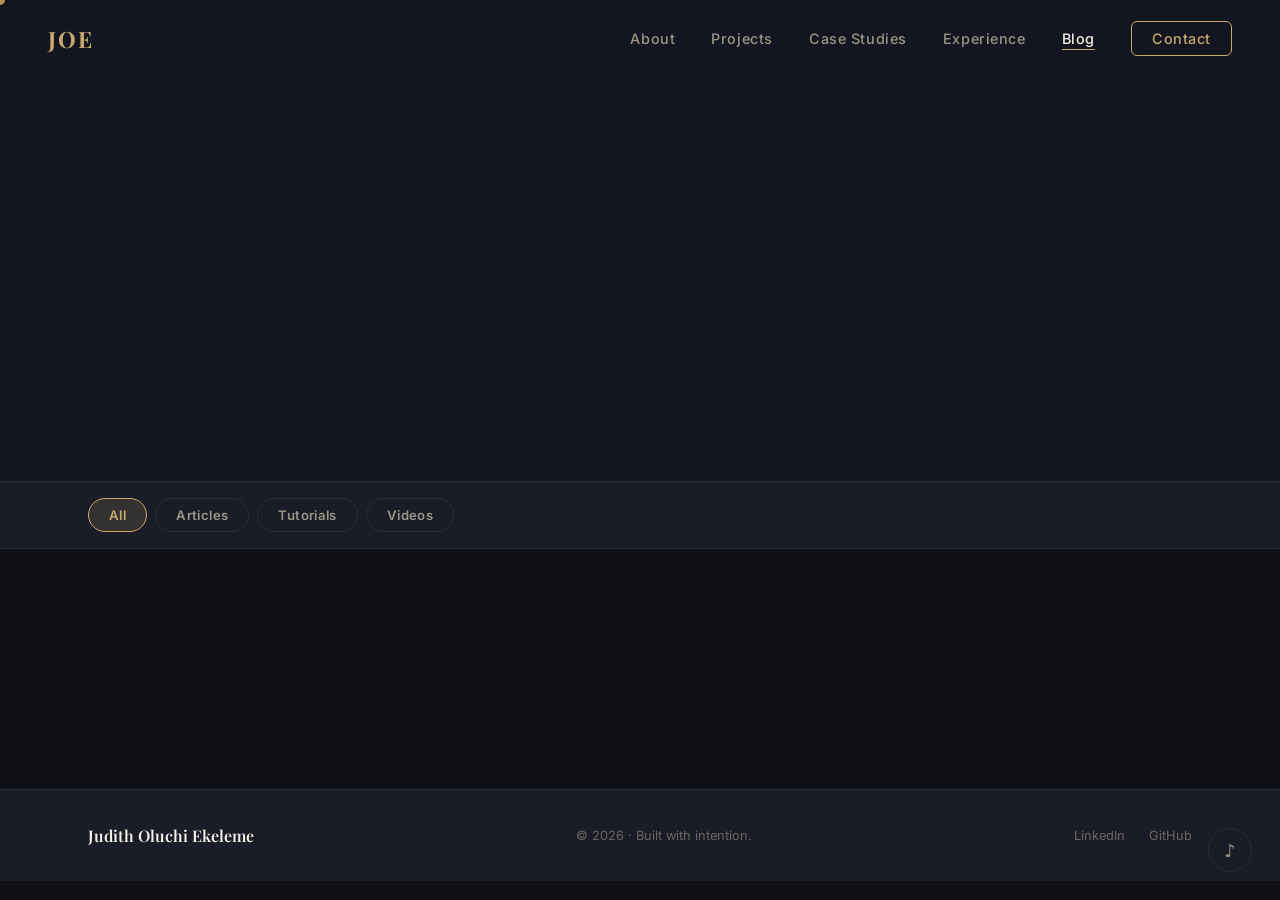
==== blog.html @ 5b9d3361 "Fix render bug, add blog and case studies pages - Fixed animations.js: all observers now initialise " ====
<!DOCTYPE html>
<html lang="en">
<head>
  <meta charset="UTF-8" />
  <meta name="viewport" content="width=device-width, initial-scale=1.0" />
  <meta name="description" content="Blog — Judith Oluchi Ekeleme. Articles, tutorials, and video walkthroughs on AI product management, LLMOps, and technical product design." />
  <title>Blog — Judith Oluchi Ekeleme</title>
  <link rel="preconnect" href="https://fonts.googleapis.com" />
  <link rel="preconnect" href="https://fonts.gstatic.com" crossorigin />
  <link href="https://fonts.googleapis.com/css2?family=Playfair+Display:ital,wght@0,400;0,600;0,700;0,900;1,400;1,600&family=Inter:wght@300;400;500;600&display=swap" rel="stylesheet" />
  <link rel="stylesheet" href="css/style.css" />
</head>
<body class="subpage">

  <div id="cursor" aria-hidden="true"></div>
  <div id="cursor-trail" aria-hidden="true"></div>
  <button id="sound-toggle" aria-label="Toggle sound effects"><span id="sound-icon">♪</span></button>

  <!-- NAV -->
  <nav id="nav" role="navigation" aria-label="Main navigation">
    <a href="index.html" class="nav-logo" aria-label="Home">JOE</a>
    <ul class="nav-links">
      <li><a href="index.html#about">About</a></li>
      <li><a href="index.html#projects">Projects</a></li>
      <li><a href="case-studies.html">Case Studies</a></li>
      <li><a href="index.html#experience">Experience</a></li>
      <li><a href="blog.html" class="active">Blog</a></li>
      <li><a href="index.html#contact" class="nav-cta">Contact</a></li>
    </ul>
    <button class="nav-hamburger" aria-label="Toggle menu" aria-expanded="false">
      <span></span><span></span><span></span>
    </button>
  </nav>
  <div id="mobile-nav" aria-hidden="true">
    <ul>
      <li><a href="index.html#about">About</a></li>
      <li><a href="index.html#projects">Projects</a></li>
      <li><a href="case-studies.html">Case Studies</a></li>
      <li><a href="index.html#experience">Experience</a></li>
      <li><a href="blog.html">Blog</a></li>
      <li><a href="index.html#contact">Contact</a></li>
    </ul>
  </div>

  <!-- PAGE HERO -->
  <header class="page-hero">
    <div class="container">
      <div class="page-hero-inner reveal">
        <a href="index.html" class="back-link">← Back to Portfolio</a>
        <div class="section-label">Writing &amp; Media</div>
        <h1 class="page-hero-title">Blog</h1>
        <p class="page-hero-sub">Articles, tutorials, and video walkthroughs on AI product management, LLMOps, agentic systems, and building things that matter.</p>
      </div>
    </div>
  </header>

  <!-- FILTER BAR -->
  <div class="blog-filter-bar">
    <div class="container">
      <div class="blog-filters" id="blog-filters">
        <button class="filter-btn active" data-filter="all">All</button>
        <button class="filter-btn" data-filter="article">Articles</button>
        <button class="filter-btn" data-filter="tutorial">Tutorials</button>
        <button class="filter-btn" data-filter="video">Videos</button>
      </div>
    </div>
  </div>

  <!-- BLOG GRID -->
  <main class="section" id="blog-main">
    <div class="container">
      <div id="blog-full-grid" class="blog-full-grid"></div>
    </div>
  </main>

  <!-- VIDEO MODAL -->
  <div id="video-modal" class="modal" role="dialog" aria-modal="true" aria-label="Video player" aria-hidden="true">
    <div class="modal-backdrop"></div>
    <div class="modal-panel modal-panel--video">
      <button class="modal-close" aria-label="Close video">
        <svg width="20" height="20" viewBox="0 0 20 20" fill="none"><path d="M15 5L5 15M5 5l10 10" stroke="currentColor" stroke-width="1.5" stroke-linecap="round"/></svg>
      </button>
      <div id="video-modal-content" class="modal-content"></div>
    </div>
  </div>

  <!-- FOOTER -->
  <footer id="footer">
    <div class="container">
      <div class="footer-inner">
        <span class="footer-name">Judith Oluchi Ekeleme</span>
        <span class="footer-copy">&#169; 2026 &middot; Built with intention.</span>
        <div class="footer-links">
          <a href="https://linkedin.com/in/ekeleme-judith" target="_blank" rel="noopener">LinkedIn</a>
          <a href="https://github.com/luch91" target="_blank" rel="noopener">GitHub</a>
        </div>
      </div>
    </div>
  </footer>

  <script src="js/data.js"></script>
  <script src="js/particles.js"></script>
  <script src="js/cursor.js"></script>
  <script src="js/sfx.js"></script>
  <script src="js/animations.js"></script>
  <script>
  document.addEventListener('DOMContentLoaded', function () {
    const D = window.DATA;
    if (!D) return;

    function esc(str) {
      if (str == null) return '';
      return String(str).replace(/&/g,'&amp;').replace(/</g,'&lt;').replace(/>/g,'&gt;').replace(/"/g,'&quot;').replace(/'/g,'&#39;');
    }

    const grid = document.getElementById('blog-full-grid');
    let activeFilter = 'all';

    function renderPosts(filter) {
      const posts = filter === 'all' ? D.blogPosts : D.blogPosts.filter(p => p.type === filter);
      if (!posts.length) {
        grid.innerHTML = `<p class="blog-empty">No posts in this category yet — check back soon.</p>`;
        return;
      }
      grid.innerHTML = posts.map(post => buildFullCard(post)).join('');
      // Animate in
      grid.querySelectorAll('.blog-full-card').forEach((el, i) => {
        el.style.opacity = '0';
        el.style.transform = 'translateY(20px)';
        setTimeout(() => {
          el.style.transition = 'opacity 0.5s ease, transform 0.5s ease';
          el.style.opacity = '1';
          el.style.transform = 'translateY(0)';
        }, i * 80);
      });
    }

    function buildFullCard(post) {
      const isVideo  = post.type === 'video';
      const hasVideo = isVideo && (post.videoFile || post.videoUrl);
      const hasFile  = post.filePath && !isVideo;
      const hasUrl   = post.url;

      const bannerBg = {
        article:  'linear-gradient(135deg,#1A1500,#0F1117)',
        tutorial: 'linear-gradient(135deg,#001A20,#0F1117)',
        video:    'linear-gradient(135deg,#1A0008,#0F1117)',
      }[post.type] || 'linear-gradient(135deg,#1A1D27,#0F1117)';

      let actionBtn = '';
      if (isVideo && hasVideo) {
        actionBtn = `<button class="btn btn--primary blog-video-btn" data-video-id="${post.id}">▶ Watch Now</button>`;
      } else if (isVideo && !hasVideo) {
        actionBtn = `<span class="btn btn--outline" style="opacity:0.5;cursor:default;">Coming Soon</span>`;
      } else if (hasUrl) {
        actionBtn = `<a href="${post.url}" target="_blank" rel="noopener" class="btn btn--primary">Read Article ↗</a>`;
      } else if (hasFile) {
        actionBtn = `<a href="${post.filePath}" target="_blank" class="btn btn--primary">Read Article ↗</a>`;
      }

      return `
        <article class="blog-full-card" id="${post.id}" data-type="${post.type}">
          <div class="blog-full-banner" style="background:${bannerBg}">
            <span class="blog-type-badge blog-type-badge--${post.type}">${post.type}</span>
            ${isVideo ? `<div class="blog-video-placeholder blog-video-placeholder--lg">
              <div class="blog-video-play blog-video-play--lg"${hasVideo ? ` data-video-id="${post.id}" style="cursor:pointer"` : ''}>▶</div>
              ${!hasVideo ? `<span class="blog-coming-soon">Coming Soon</span>` : '<span class="blog-coming-soon">Click to play</span>'}
            </div>` : ''}
          </div>
          <div class="blog-full-body">
            <div class="blog-full-meta">
              <span class="blog-full-date">${esc(post.date)}</span>
              ${post.readTime ? `<span class="blog-full-read">${esc(post.readTime)}</span>` : ''}
            </div>
            <h2 class="blog-full-title">${esc(post.title)}</h2>
            <p class="blog-full-excerpt">${esc(post.excerpt)}</p>
            <div class="blog-card-tags" style="margin-bottom:20px;">
              ${(post.tags || []).map(t => `<span class="blog-tag">${esc(t)}</span>`).join('')}
            </div>
            ${actionBtn}
          </div>
        </article>`;
    }

    // Filter buttons
    document.getElementById('blog-filters').addEventListener('click', e => {
      const btn = e.target.closest('.filter-btn');
      if (!btn) return;
      document.querySelectorAll('.filter-btn').forEach(b => b.classList.remove('active'));
      btn.classList.add('active');
      activeFilter = btn.dataset.filter;
      renderPosts(activeFilter);
    });

    // Video modal
    const videoModal        = document.getElementById('video-modal');
    const videoModalContent = document.getElementById('video-modal-content');

    function openVideo(id) {
      const post = D.blogPosts.find(p => p.id === id);
      if (!post) return;
      const src = post.videoUrl || post.videoFile;
      if (!src) return;
      videoModalContent.innerHTML = `
        <div class="video-modal-title">${esc(post.title)}</div>
        <div class="video-modal-player">
          <video controls autoplay style="width:100%;height:100%;object-fit:contain;">
            <source src="${src}" />
          </video>
        </div>`;
      videoModal.classList.add('open');
      videoModal.setAttribute('aria-hidden', 'false');
      document.body.style.overflow = 'hidden';
    }

    function closeVideo() {
      videoModal.classList.remove('open');
      videoModal.setAttribute('aria-hidden', 'true');
      document.body.style.overflow = '';
      const v = videoModalContent.querySelector('video');
      if (v) { v.pause(); v.src = ''; }
      videoModalContent.innerHTML = '';
    }

    videoModal.querySelector('.modal-backdrop').addEventListener('click', closeVideo);
    videoModal.querySelector('.modal-close').addEventListener('click', closeVideo);
    document.addEventListener('keydown', e => { if (e.key === 'Escape') closeVideo(); });

    document.addEventListener('click', e => {
      const btn = e.target.closest('[data-video-id]');
      if (btn) openVideo(btn.dataset.videoId);
    });

    // Initial render
    renderPosts('all');

    // Scroll to anchor if present
    if (window.location.hash) {
      const id = window.location.hash.slice(1);
      setTimeout(() => {
        const el = document.getElementById(id);
        if (el) el.scrollIntoView({ behavior: 'smooth', block: 'start' });
      }, 300);
    }

    // Init animations
    if (window.ANIM && window.ANIM.initAllAnimations) window.ANIM.initAllAnimations();
  });
  </script>
</body>
</html>
---- css/style.css ----
/* ============================================================
   style.css — Judith Oluchi Ekeleme Portfolio
   Dark luxury editorial theme
   ============================================================ */

/* ── RESET & BASE ─────────────────────────────────────────── */
*, *::before, *::after { box-sizing: border-box; margin: 0; padding: 0; }

:root {
  --bg:          #0F1117;
  --bg-alt:      #131620;
  --surface:     #1A1D27;
  --surface-2:   #20243200;
  --border:      #2A2D3A;
  --gold:        #C9A96E;
  --gold-light:  #E2C48A;
  --gold-dim:    rgba(201,169,110,0.15);
  --mauve:       #8B4A52;
  --mauve-dim:   rgba(139,74,82,0.15);
  --text:        #F5F0E8;
  --text-muted:  #9A9585;
  --text-dim:    #6B6560;
  --radius:      12px;
  --radius-lg:   20px;
  --shadow:      0 4px 32px rgba(0,0,0,0.4);
  --shadow-gold: 0 0 32px rgba(201,169,110,0.18);
  --transition:  0.3s cubic-bezier(0.4,0,0.2,1);
  --font-serif:  'Playfair Display', Georgia, serif;
  --font-sans:   'Inter', system-ui, sans-serif;
}

html { scroll-behavior: smooth; font-size: 16px; }

body {
  background: var(--bg);
  color: var(--text);
  font-family: var(--font-sans);
  line-height: 1.7;
  overflow-x: hidden;
  cursor: none;
}

body.intro-active { overflow: hidden; }

img { display: block; max-width: 100%; }
a { color: inherit; text-decoration: none; }
button { cursor: none; border: none; background: none; font-family: inherit; }
ul { list-style: none; }

::selection { background: var(--gold-dim); color: var(--gold-light); }

/* ── SCROLLBAR ────────────────────────────────────────────── */
::-webkit-scrollbar { width: 6px; }
::-webkit-scrollbar-track { background: var(--bg); }
::-webkit-scrollbar-thumb { background: var(--border); border-radius: 3px; }
::-webkit-scrollbar-thumb:hover { background: var(--gold); }

/* ── CURSOR ───────────────────────────────────────────────── */
#cursor {
  position: fixed;
  width: 10px; height: 10px;
  background: var(--gold);
  border-radius: 50%;
  pointer-events: none;
  z-index: 9999;
  transform: translate(-50%, -50%);
  transition: width 0.2s, height 0.2s, background 0.2s, opacity 0.2s;
  mix-blend-mode: difference;
}
#cursor.hover {
  width: 32px; height: 32px;
  background: var(--gold-dim);
  border: 1.5px solid var(--gold);
}
#cursor-trail {
  position: fixed;
  width: 32px; height: 32px;
  border: 1px solid rgba(201,169,110,0.3);
  border-radius: 50%;
  pointer-events: none;
  z-index: 9998;
  transform: translate(-50%, -50%);
  transition: left 0.12s ease, top 0.12s ease, opacity 0.3s;
}

/* ── INTRO OVERLAY ────────────────────────────────────────── */
#intro-overlay {
  position: fixed;
  inset: 0;
  background: var(--bg);
  z-index: 9000;
  display: flex;
  align-items: center;
  justify-content: center;
  transition: opacity 0.8s ease, visibility 0.8s ease;
}
#intro-overlay.hidden {
  opacity: 0;
  visibility: hidden;
  pointer-events: none;
}
#intro-name {
  font-family: var(--font-serif);
  font-size: clamp(2rem, 6vw, 5rem);
  font-weight: 700;
  color: var(--gold);
  letter-spacing: 0.05em;
  text-align: center;
  overflow: hidden;
}
#intro-name span {
  display: inline-block;
  opacity: 0;
  transform: translateY(20px);
  transition: opacity 0.06s ease, transform 0.06s ease;
}
#intro-name span.visible {
  opacity: 1;
  transform: translateY(0);
}

/* ── SOUND TOGGLE ─────────────────────────────────────────── */
#sound-toggle {
  position: fixed;
  bottom: 28px;
  right: 28px;
  z-index: 800;
  width: 44px; height: 44px;
  border-radius: 50%;
  background: var(--surface);
  border: 1px solid var(--border);
  color: var(--text-muted);
  font-size: 18px;
  display: flex;
  align-items: center;
  justify-content: center;
  transition: var(--transition);
  cursor: none;
}
#sound-toggle:hover { border-color: var(--gold); color: var(--gold); }
#sound-toggle.active { color: var(--gold); border-color: var(--gold); }

/* ── NAV ──────────────────────────────────────────────────── */
#nav {
  position: fixed;
  top: 0; left: 0; right: 0;
  z-index: 700;
  display: flex;
  align-items: center;
  justify-content: space-between;
  padding: 20px 48px;
  transition: background 0.4s ease, padding 0.4s ease, backdrop-filter 0.4s;
}
#nav.scrolled {
  background: rgba(15,17,23,0.85);
  backdrop-filter: blur(16px);
  -webkit-backdrop-filter: blur(16px);
  padding: 14px 48px;
  border-bottom: 1px solid var(--border);
}
.nav-logo {
  font-family: var(--font-serif);
  font-size: 1.4rem;
  font-weight: 700;
  color: var(--gold);
  letter-spacing: 0.1em;
  transition: var(--transition);
}
.nav-logo:hover { text-shadow: 0 0 20px var(--gold); }
.nav-links {
  display: flex;
  gap: 36px;
  align-items: center;
}
.nav-links a {
  font-size: 0.9rem;
  font-weight: 500;
  color: var(--text-muted);
  letter-spacing: 0.04em;
  transition: var(--transition);
  position: relative;
}
.nav-links a::after {
  content: '';
  position: absolute;
  bottom: -3px; left: 0;
  width: 0; height: 1px;
  background: var(--gold);
  transition: width 0.3s ease;
}
.nav-links a:hover, .nav-links a.active {
  color: var(--text);
}
.nav-links a:hover::after, .nav-links a.active::after { width: 100%; }
.nav-cta {
  padding: 8px 20px !important;
  border: 1px solid var(--gold) !important;
  border-radius: 6px;
  color: var(--gold) !important;
}
.nav-cta:hover { background: var(--gold-dim) !important; }
.nav-cta::after { display: none !important; }
.nav-hamburger {
  display: none;
  flex-direction: column;
  gap: 5px;
  padding: 4px;
  cursor: none;
}
.nav-hamburger span {
  display: block;
  width: 24px; height: 2px;
  background: var(--text);
  border-radius: 2px;
  transition: var(--transition);
}

/* ── MOBILE NAV ───────────────────────────────────────────── */
#mobile-nav {
  display: none;
  position: fixed;
  inset: 0;
  background: rgba(15,17,23,0.97);
  backdrop-filter: blur(20px);
  z-index: 650;
  align-items: center;
  justify-content: center;
  flex-direction: column;
  opacity: 0;
  visibility: hidden;
  transition: opacity 0.3s, visibility 0.3s;
}
#mobile-nav.open {
  opacity: 1;
  visibility: visible;
}
#mobile-nav ul {
  display: flex;
  flex-direction: column;
  gap: 32px;
  text-align: center;
}
#mobile-nav a {
  font-family: var(--font-serif);
  font-size: 2rem;
  font-weight: 600;
  color: var(--text-muted);
  transition: color 0.3s;
}
#mobile-nav a:hover { color: var(--gold); }

/* ── CONTAINER ────────────────────────────────────────────── */
.container {
  max-width: 1200px;
  margin: 0 auto;
  padding: 0 48px;
}

/* ── SECTION BASE ─────────────────────────────────────────── */
.section { padding: 120px 0; }
.section--alt { background: var(--bg-alt); }

.section-label {
  font-size: 0.75rem;
  font-weight: 600;
  letter-spacing: 0.2em;
  text-transform: uppercase;
  color: var(--gold);
  margin-bottom: 12px;
}
.section-heading {
  font-family: var(--font-serif);
  font-size: clamp(2rem, 4vw, 3rem);
  font-weight: 700;
  line-height: 1.15;
  color: var(--text);
  position: relative;
  display: inline-block;
}
.section-heading em { color: var(--gold); font-style: italic; }
.section-heading::after {
  content: '';
  position: absolute;
  bottom: -8px; left: 0;
  height: 2px;
  width: 0;
  background: linear-gradient(90deg, var(--gold), transparent);
  transition: width 1s cubic-bezier(0.4,0,0.2,1);
}
.section-heading.line-drawn::after { width: 100%; }

.section-header { margin-bottom: 64px; }
.section-sub {
  margin-top: 16px;
  color: var(--text-muted);
  font-size: 1rem;
  max-width: 560px;
}

/* ── BUTTONS ──────────────────────────────────────────────── */
.btn {
  display: inline-flex;
  align-items: center;
  gap: 8px;
  padding: 14px 28px;
  border-radius: 8px;
  font-size: 0.9rem;
  font-weight: 600;
  letter-spacing: 0.03em;
  transition: var(--transition);
  position: relative;
  overflow: hidden;
  cursor: none;
}
.btn::before {
  content: '';
  position: absolute;
  top: 0; left: -100%;
  width: 100%; height: 100%;
  background: linear-gradient(90deg, transparent, rgba(255,255,255,0.08), transparent);
  transition: left 0.5s ease;
}
.btn:hover::before { left: 100%; }

.btn--primary {
  background: linear-gradient(135deg, var(--gold), #B8924A);
  color: #0F1117;
}
.btn--primary:hover {
  transform: translateY(-2px);
  box-shadow: 0 8px 32px rgba(201,169,110,0.35);
}
.btn--outline {
  border: 1.5px solid var(--gold);
  color: var(--gold);
}
.btn--outline:hover {
  background: var(--gold-dim);
  transform: translateY(-2px);
}

/* ── REVEAL ANIMATION ─────────────────────────────────────── */
.reveal {
  opacity: 0;
  transform: translateY(32px);
  transition: opacity 0.7s ease, transform 0.7s ease;
}
.reveal.visible { opacity: 1; transform: translateY(0); }
.reveal--delay-1 { transition-delay: 0.12s; }
.reveal--delay-2 { transition-delay: 0.24s; }
.reveal--delay-3 { transition-delay: 0.36s; }

/* ══════════════════════════════════════════════════════
   HERO
══════════════════════════════════════════════════════ */
#hero {
  position: relative;
  min-height: 100vh;
  display: flex;
  align-items: center;
  justify-content: center;
  overflow: hidden;
}
#particle-canvas {
  position: absolute;
  inset: 0;
  width: 100%; height: 100%;
  pointer-events: none;
}
.hero-inner {
  position: relative;
  z-index: 2;
  display: flex;
  align-items: center;
  gap: 80px;
  max-width: 1100px;
  padding: 0 48px;
  width: 100%;
  margin-top: 80px;
}

/* Photo */
.hero-photo-wrap {
  position: relative;
  flex-shrink: 0;
  width: 280px; height: 280px;
  animation: heroFloat 5s ease-in-out infinite;
}
@keyframes heroFloat {
  0%, 100% { transform: translateY(0); }
  50%       { transform: translateY(-12px); }
}
.hero-ring {
  position: absolute;
  inset: -16px;
  border-radius: 50%;
  border: 1.5px solid rgba(201,169,110,0.35);
  animation: ringOrbit 8s linear infinite;
}
.hero-ring--2 {
  inset: -32px;
  border-color: rgba(201,169,110,0.15);
  animation-duration: 14s;
  animation-direction: reverse;
}
@keyframes ringOrbit {
  from { transform: rotate(0deg); }
  to   { transform: rotate(360deg); }
}
.hero-photo {
  width: 280px; height: 280px;
  border-radius: 50%;
  object-fit: cover;
  object-position: center top;
  border: 3px solid var(--gold);
  box-shadow: var(--shadow-gold);
  opacity: 0;
  transform: scale(0.85);
  transition: opacity 0.8s ease 0.3s, transform 0.8s ease 0.3s;
}
.hero-photo.loaded { opacity: 1; transform: scale(1); }

/* Text */
.hero-text {
  flex: 1;
  opacity: 0;
  transform: translateX(20px);
  transition: opacity 0.8s ease 0.5s, transform 0.8s ease 0.5s;
}
.hero-text.loaded { opacity: 1; transform: translateX(0); }

.hero-greeting {
  font-size: 0.9rem;
  font-weight: 500;
  color: var(--text-muted);
  letter-spacing: 0.1em;
  text-transform: uppercase;
  margin-bottom: 8px;
}
.hero-name {
  font-family: var(--font-serif);
  font-size: clamp(2.4rem, 5vw, 4rem);
  font-weight: 900;
  line-height: 1.08;
  color: var(--text);
  margin-bottom: 16px;
}
.hero-name--accent { color: var(--gold); }

.hero-title-wrap {
  display: flex;
  align-items: center;
  gap: 10px;
  margin-bottom: 20px;
  min-height: 32px;
}
.hero-title-prefix {
  color: var(--gold);
  font-size: 1.2rem;
  font-weight: 300;
}
.hero-typewriter {
  font-size: 1.1rem;
  font-weight: 500;
  color: var(--gold-light);
  letter-spacing: 0.02em;
}
.hero-cursor-blink {
  color: var(--gold);
  font-weight: 300;
  animation: blink 0.9s step-end infinite;
}
@keyframes blink { 0%, 100% { opacity: 1; } 50% { opacity: 0; } }

.hero-tagline {
  font-size: 1rem;
  color: var(--text-muted);
  line-height: 1.6;
  max-width: 480px;
  margin-bottom: 36px;
  font-style: italic;
}

.hero-ctas {
  display: flex;
  gap: 16px;
  flex-wrap: wrap;
  margin-bottom: 32px;
}

.hero-social {
  display: flex;
  gap: 20px;
}
.hero-social a {
  color: var(--text-muted);
  transition: color 0.3s, transform 0.3s;
  display: flex;
  align-items: center;
}
.hero-social a:hover { color: var(--gold); transform: translateY(-2px); }

/* Scroll hint */
.hero-scroll-hint {
  position: absolute;
  bottom: 40px;
  left: 50%;
  transform: translateX(-50%);
  display: flex;
  flex-direction: column;
  align-items: center;
  gap: 8px;
  color: var(--text-dim);
  font-size: 0.7rem;
  letter-spacing: 0.15em;
  text-transform: uppercase;
  animation: scrollBob 2s ease-in-out infinite;
  z-index: 2;
}
@keyframes scrollBob {
  0%, 100% { transform: translateX(-50%) translateY(0); }
  50%       { transform: translateX(-50%) translateY(6px); }
}
.hero-scroll-arrow {
  width: 1px;
  height: 48px;
  background: linear-gradient(to bottom, var(--gold), transparent);
}

/* ══════════════════════════════════════════════════════
   ABOUT
══════════════════════════════════════════════════════ */
.about-grid {
  display: grid;
  grid-template-columns: 340px 1fr;
  gap: 80px;
  align-items: start;
}
.about-photo-frame {
  position: relative;
  border-radius: var(--radius-lg);
  overflow: visible;
}
.about-photo {
  width: 100%;
  border-radius: var(--radius-lg);
  box-shadow: var(--shadow);
  border: 1px solid var(--border);
}
.about-photo-badge {
  position: absolute;
  bottom: -16px;
  right: -16px;
  background: var(--surface);
  border: 1px solid var(--gold);
  border-radius: var(--radius);
  padding: 12px 20px;
  text-align: center;
  box-shadow: var(--shadow-gold);
}
.about-photo-badge span {
  display: block;
  font-size: 0.7rem;
  text-transform: uppercase;
  letter-spacing: 0.15em;
  color: var(--text-muted);
}
.about-photo-badge strong {
  display: block;
  font-size: 0.9rem;
  color: var(--gold);
  font-weight: 600;
}
.about-bio {
  color: var(--text-muted);
  line-height: 1.9;
  margin-bottom: 32px;
}
.about-bio p + p { margin-top: 16px; }
.about-actions { display: flex; gap: 16px; flex-wrap: wrap; }

/* ══════════════════════════════════════════════════════
   METRICS BAR
══════════════════════════════════════════════════════ */
#metrics-bar {
  background: var(--surface);
  border-top: 1px solid var(--border);
  border-bottom: 1px solid var(--border);
  padding: 40px 0;
}
.metrics-inner {
  display: flex;
  justify-content: space-between;
  gap: 40px;
  flex-wrap: wrap;
}
.metric-item {
  display: flex;
  flex-direction: column;
  align-items: center;
  gap: 6px;
  flex: 1;
  min-width: 120px;
}
.metric-value {
  font-family: var(--font-serif);
  font-size: 2.6rem;
  font-weight: 700;
  color: var(--gold);
  line-height: 1;
}
.metric-label {
  font-size: 0.75rem;
  font-weight: 500;
  letter-spacing: 0.1em;
  text-transform: uppercase;
  color: var(--text-muted);
  text-align: center;
}

/* ══════════════════════════════════════════════════════
   PROJECTS
══════════════════════════════════════════════════════ */
.projects-grid {
  display: grid;
  grid-template-columns: repeat(3, 1fr);
  gap: 28px;
}
.project-card {
  background: var(--surface);
  border: 1px solid var(--border);
  border-radius: var(--radius-lg);
  padding: 32px;
  display: flex;
  flex-direction: column;
  gap: 16px;
  transition: var(--transition);
  position: relative;
  overflow: hidden;
  opacity: 0;
  transform: translateY(24px);
}
.project-card.visible { opacity: 1; transform: translateY(0); }
.project-card::before {
  content: '';
  position: absolute;
  inset: 0;
  border-radius: var(--radius-lg);
  border: 1px solid transparent;
  transition: border-color 0.3s;
  pointer-events: none;
}
.project-card:hover {
  transform: translateY(-6px);
  box-shadow: var(--shadow-gold);
}
.project-card:hover::before { border-color: var(--gold); }

.project-card-header {
  display: flex;
  justify-content: space-between;
  align-items: flex-start;
  gap: 12px;
}
.project-type-tag {
  font-size: 0.7rem;
  font-weight: 600;
  letter-spacing: 0.12em;
  text-transform: uppercase;
  color: var(--gold);
  background: var(--gold-dim);
  padding: 4px 10px;
  border-radius: 4px;
  white-space: nowrap;
}
.project-year {
  font-size: 0.8rem;
  color: var(--text-dim);
  font-weight: 500;
}
.project-title {
  font-family: var(--font-serif);
  font-size: 1.5rem;
  font-weight: 700;
  color: var(--text);
  line-height: 1.2;
}
.project-desc {
  font-size: 0.9rem;
  color: var(--text-muted);
  line-height: 1.7;
  flex: 1;
}
.project-stack {
  display: flex;
  flex-wrap: wrap;
  gap: 6px;
}
.stack-pill {
  font-size: 0.7rem;
  font-weight: 500;
  color: var(--text-dim);
  background: rgba(255,255,255,0.05);
  border: 1px solid var(--border);
  padding: 3px 8px;
  border-radius: 4px;
  transition: color 0.3s, border-color 0.3s;
}
.project-card:hover .stack-pill {
  color: var(--text-muted);
  border-color: rgba(201,169,110,0.2);
}
.project-links {
  display: flex;
  gap: 10px;
  flex-wrap: wrap;
  margin-top: 4px;
}
.project-link {
  display: inline-flex;
  align-items: center;
  gap: 6px;
  font-size: 0.82rem;
  font-weight: 600;
  color: var(--gold);
  border: 1px solid rgba(201,169,110,0.3);
  padding: 7px 14px;
  border-radius: 6px;
  transition: var(--transition);
}
.project-link:hover {
  background: var(--gold-dim);
  border-color: var(--gold);
}
.project-link--secondary {
  color: var(--text-muted);
  border-color: var(--border);
}
.project-link--secondary:hover {
  color: var(--text);
  border-color: var(--text-muted);
  background: rgba(255,255,255,0.05);
}

/* ══════════════════════════════════════════════════════
   CASE STUDIES
══════════════════════════════════════════════════════ */
.case-studies-grid {
  display: grid;
  grid-template-columns: repeat(3, 1fr);
  gap: 28px;
}
.cs-card {
  border-radius: var(--radius-lg);
  overflow: hidden;
  border: 1px solid var(--border);
  cursor: none;
  transition: var(--transition);
  opacity: 0;
  transform: translateY(24px);
  display: flex;
  flex-direction: column;
}
.cs-card.visible { opacity: 1; transform: translateY(0); }
.cs-card:hover {
  transform: translateY(-6px);
  border-color: var(--gold);
  box-shadow: var(--shadow-gold);
}
.cs-card-cover {
  padding: 32px;
  position: relative;
  min-height: 140px;
  display: flex;
  flex-direction: column;
  justify-content: flex-end;
}
.cs-card-cover::after {
  content: '';
  position: absolute;
  inset: 0;
  background: linear-gradient(to bottom, transparent, rgba(0,0,0,0.5));
  pointer-events: none;
}
.cs-card-stats {
  display: grid;
  grid-template-columns: repeat(4, 1fr);
  gap: 1px;
  background: var(--border);
  position: relative;
  z-index: 1;
}
.cs-stat {
  background: rgba(15,17,23,0.7);
  padding: 12px 8px;
  text-align: center;
  backdrop-filter: blur(8px);
}
.cs-stat-value {
  font-family: var(--font-serif);
  font-size: 1.3rem;
  font-weight: 700;
  line-height: 1;
  display: block;
}
.cs-stat-label {
  font-size: 0.62rem;
  text-transform: uppercase;
  letter-spacing: 0.1em;
  color: rgba(255,255,255,0.5);
  display: block;
  margin-top: 2px;
}
.cs-card-body {
  background: var(--surface);
  padding: 28px;
  flex: 1;
  display: flex;
  flex-direction: column;
  gap: 12px;
}
.cs-card-title {
  font-family: var(--font-serif);
  font-size: 1.4rem;
  font-weight: 700;
  color: var(--text);
}
.cs-card-subtitle {
  font-size: 0.85rem;
  color: var(--text-muted);
  line-height: 1.5;
}
.cs-card-role {
  font-size: 0.78rem;
  color: var(--text-dim);
  font-weight: 500;
}
.cs-card-cta {
  margin-top: auto;
  padding-top: 16px;
  display: flex;
  align-items: center;
  gap: 8px;
  font-size: 0.85rem;
  font-weight: 600;
  color: var(--gold);
  transition: gap 0.3s;
}
.cs-card:hover .cs-card-cta { gap: 14px; }
.cs-card-cta svg { transition: transform 0.3s; }
.cs-card:hover .cs-card-cta svg { transform: translateX(4px); }

/* ── MODAL ────────────────────────────────────────────────── */
.modal {
  position: fixed;
  inset: 0;
  z-index: 900;
  display: flex;
  align-items: center;
  justify-content: center;
  padding: 24px;
  opacity: 0;
  visibility: hidden;
  transition: opacity 0.3s, visibility 0.3s;
}
.modal.open { opacity: 1; visibility: visible; }
.modal-backdrop {
  position: absolute;
  inset: 0;
  background: rgba(0,0,0,0.8);
  backdrop-filter: blur(8px);
  cursor: none;
}
.modal-panel {
  position: relative;
  background: var(--surface);
  border: 1px solid var(--border);
  border-radius: var(--radius-lg);
  width: 100%;
  max-width: 860px;
  max-height: 90vh;
  overflow-y: auto;
  transform: translateY(16px) scale(0.97);
  transition: transform 0.35s cubic-bezier(0.4,0,0.2,1);
  scrollbar-width: thin;
}
.modal.open .modal-panel { transform: translateY(0) scale(1); }
.modal-panel--video { max-width: 900px; }
.modal-close {
  position: sticky;
  top: 16px;
  float: right;
  margin: 16px 16px 0 0;
  width: 36px; height: 36px;
  border-radius: 50%;
  background: rgba(255,255,255,0.08);
  color: var(--text-muted);
  display: flex;
  align-items: center;
  justify-content: center;
  transition: var(--transition);
  cursor: none;
  z-index: 1;
}
.modal-close:hover { background: rgba(255,255,255,0.15); color: var(--text); }
.modal-content { padding: 0 40px 40px; }

/* Case study modal content */
.cs-modal-cover {
  border-radius: var(--radius) var(--radius) 0 0;
  padding: 48px 40px 32px;
  margin: 0 -40px 32px;
  position: relative;
}
.cs-modal-label {
  font-size: 0.72rem;
  font-weight: 600;
  letter-spacing: 0.2em;
  text-transform: uppercase;
  margin-bottom: 8px;
}
.cs-modal-title {
  font-family: var(--font-serif);
  font-size: clamp(1.8rem, 4vw, 2.8rem);
  font-weight: 900;
  color: var(--text);
  line-height: 1.1;
  margin-bottom: 8px;
}
.cs-modal-subtitle {
  font-size: 1rem;
  color: rgba(255,255,255,0.6);
  font-style: italic;
}
.cs-modal-stats {
  display: flex;
  gap: 0;
  margin: 24px -40px 0;
  border-top: 1px solid rgba(255,255,255,0.1);
  border-bottom: 1px solid rgba(255,255,255,0.1);
}
.cs-modal-stat {
  flex: 1;
  padding: 20px;
  text-align: center;
  border-right: 1px solid rgba(255,255,255,0.1);
}
.cs-modal-stat:last-child { border-right: none; }
.cs-modal-stat-value {
  display: block;
  font-family: var(--font-serif);
  font-size: 2rem;
  font-weight: 700;
}
.cs-modal-stat-label {
  display: block;
  font-size: 0.7rem;
  text-transform: uppercase;
  letter-spacing: 0.1em;
  color: rgba(255,255,255,0.45);
  margin-top: 4px;
}
.cs-modal-meta {
  display: grid;
  grid-template-columns: 1fr 1fr;
  gap: 20px;
  margin-bottom: 32px;
}
.cs-modal-meta-item label {
  display: block;
  font-size: 0.7rem;
  text-transform: uppercase;
  letter-spacing: 0.12em;
  color: var(--text-dim);
  margin-bottom: 4px;
}
.cs-modal-meta-item span {
  font-size: 0.9rem;
  color: var(--text-muted);
}
.cs-modal-insights-title {
  font-family: var(--font-serif);
  font-size: 1.1rem;
  font-weight: 700;
  color: var(--text);
  margin-bottom: 20px;
}
.cs-modal-insight {
  display: flex;
  gap: 16px;
  padding: 20px;
  background: var(--bg);
  border-left: 3px solid var(--gold);
  border-radius: 0 var(--radius) var(--radius) 0;
  margin-bottom: 12px;
}
.cs-modal-insight-num {
  font-family: var(--font-serif);
  font-size: 1.5rem;
  font-weight: 700;
  color: var(--gold);
  opacity: 0.4;
  line-height: 1;
  flex-shrink: 0;
}
.cs-modal-insight p {
  font-size: 0.92rem;
  color: var(--text-muted);
  line-height: 1.7;
  font-style: italic;
}
.cs-modal-actions {
  display: flex;
  gap: 16px;
  flex-wrap: wrap;
  margin-top: 32px;
  padding-top: 32px;
  border-top: 1px solid var(--border);
}

/* ══════════════════════════════════════════════════════
   EXPERIENCE / TIMELINE
══════════════════════════════════════════════════════ */
.timeline-wrap {
  position: relative;
  padding-left: 48px;
}
.timeline-line {
  position: absolute;
  left: 8px;
  top: 0; bottom: 0;
  width: 2px;
  background: var(--border);
  overflow: hidden;
}
.timeline-line::after {
  content: '';
  position: absolute;
  top: 0; left: 0;
  width: 100%;
  height: 0;
  background: linear-gradient(to bottom, var(--gold), var(--mauve));
  transition: height 1.5s ease;
}
.timeline-line.drawn::after { height: 100%; }

.timeline-item {
  position: relative;
  padding-bottom: 56px;
  opacity: 0;
  transform: translateX(-16px);
  transition: opacity 0.6s ease, transform 0.6s ease;
}
.timeline-item.visible { opacity: 1; transform: translateX(0); }
.timeline-item:last-child { padding-bottom: 0; }

.timeline-dot {
  position: absolute;
  left: -44px;
  top: 6px;
  width: 12px; height: 12px;
  border-radius: 50%;
  background: var(--gold);
  border: 2px solid var(--bg);
  box-shadow: 0 0 0 3px rgba(201,169,110,0.2);
  transition: transform 0.3s, box-shadow 0.3s;
}
.timeline-item:hover .timeline-dot {
  transform: scale(1.4);
  box-shadow: 0 0 0 6px rgba(201,169,110,0.15);
}

.timeline-header {
  display: flex;
  justify-content: space-between;
  align-items: flex-start;
  flex-wrap: wrap;
  gap: 8px;
  margin-bottom: 6px;
}
.timeline-title {
  font-family: var(--font-serif);
  font-size: 1.2rem;
  font-weight: 700;
  color: var(--text);
}
.timeline-company {
  font-size: 0.95rem;
  font-weight: 600;
  color: var(--gold);
}
.timeline-company a { transition: opacity 0.3s; }
.timeline-company a:hover { opacity: 0.75; }
.timeline-period {
  font-size: 0.8rem;
  color: var(--text-dim);
  font-weight: 500;
  background: rgba(255,255,255,0.05);
  padding: 3px 10px;
  border-radius: 4px;
  white-space: nowrap;
}
.timeline-desc {
  font-size: 0.9rem;
  color: var(--text-muted);
  margin: 8px 0 14px;
  line-height: 1.65;
  font-style: italic;
}
.timeline-highlights {
  display: flex;
  flex-direction: column;
  gap: 6px;
}
.timeline-highlight {
  font-size: 0.87rem;
  color: var(--text-muted);
  padding-left: 16px;
  position: relative;
  line-height: 1.6;
}
.timeline-highlight::before {
  content: '';
  position: absolute;
  left: 0; top: 9px;
  width: 5px; height: 1px;
  background: var(--gold);
}

/* ══════════════════════════════════════════════════════
   SKILLS
══════════════════════════════════════════════════════ */
.skills-grid {
  display: grid;
  grid-template-columns: repeat(auto-fill, minmax(280px, 1fr));
  gap: 24px;
}
.skill-group {
  background: var(--surface);
  border: 1px solid var(--border);
  border-radius: var(--radius);
  padding: 28px;
  opacity: 0;
  transform: translateY(16px);
  transition: opacity 0.5s ease, transform 0.5s ease, border-color 0.3s;
}
.skill-group.visible { opacity: 1; transform: translateY(0); }
.skill-group:hover { border-color: rgba(201,169,110,0.3); }
.skill-category {
  font-size: 0.72rem;
  font-weight: 700;
  letter-spacing: 0.18em;
  text-transform: uppercase;
  color: var(--gold);
  margin-bottom: 16px;
}
.skill-tags {
  display: flex;
  flex-wrap: wrap;
  gap: 8px;
}
.skill-tag {
  font-size: 0.78rem;
  font-weight: 500;
  color: var(--text-muted);
  background: rgba(255,255,255,0.04);
  border: 1px solid var(--border);
  padding: 5px 12px;
  border-radius: 20px;
  transition: var(--transition);
  opacity: 0;
  transform: scale(0.9);
}
.skill-tag.visible {
  opacity: 1;
  transform: scale(1);
}
.skill-tag:hover {
  background: var(--gold-dim);
  border-color: rgba(201,169,110,0.4);
  color: var(--gold-light);
}

/* ══════════════════════════════════════════════════════
   CERTIFICATIONS
══════════════════════════════════════════════════════ */
.certs-track {
  display: flex;
  flex-wrap: wrap;
  gap: 16px;
  justify-content: center;
}
.cert-badge {
  background: var(--surface);
  border: 1px solid var(--border);
  border-radius: var(--radius);
  padding: 20px 24px;
  display: flex;
  flex-direction: column;
  gap: 4px;
  min-width: 220px;
  max-width: 280px;
  flex: 1;
  transition: var(--transition);
  opacity: 0;
  transform: translateY(12px);
}
.cert-badge.visible { opacity: 1; transform: translateY(0); }
.cert-badge:hover {
  border-color: var(--gold);
  transform: translateY(-4px);
  box-shadow: 0 8px 24px rgba(201,169,110,0.12);
}
.cert-issuer {
  font-size: 0.7rem;
  font-weight: 700;
  letter-spacing: 0.15em;
  text-transform: uppercase;
  color: var(--gold);
}
.cert-title {
  font-size: 0.85rem;
  color: var(--text-muted);
  line-height: 1.4;
  font-weight: 500;
}

/* ══════════════════════════════════════════════════════
   BLOG
══════════════════════════════════════════════════════ */
.blog-grid {
  display: grid;
  grid-template-columns: repeat(auto-fill, minmax(300px, 1fr));
  gap: 28px;
}
.blog-card {
  background: var(--surface);
  border: 1px solid var(--border);
  border-radius: var(--radius-lg);
  overflow: hidden;
  display: flex;
  flex-direction: column;
  transition: var(--transition);
  opacity: 0;
  transform: translateY(20px);
  cursor: none;
}
.blog-card.visible { opacity: 1; transform: translateY(0); }
.blog-card:hover {
  transform: translateY(-6px);
  border-color: rgba(201,169,110,0.3);
  box-shadow: var(--shadow-gold);
}

.blog-card-banner {
  height: 80px;
  display: flex;
  align-items: center;
  padding: 0 24px;
  position: relative;
  overflow: hidden;
}
.blog-type-badge {
  font-size: 0.68rem;
  font-weight: 700;
  letter-spacing: 0.15em;
  text-transform: uppercase;
  padding: 4px 10px;
  border-radius: 4px;
  position: relative;
  z-index: 1;
}
.blog-type-badge--article  { background: rgba(201,169,110,0.2); color: var(--gold); }
.blog-type-badge--tutorial { background: rgba(74,158,191,0.2);  color: #4A9EBF;     }
.blog-type-badge--video    { background: rgba(139,74,82,0.2);   color: #C47A83;     }

.blog-card-body {
  padding: 24px;
  flex: 1;
  display: flex;
  flex-direction: column;
  gap: 12px;
}
.blog-card-title {
  font-family: var(--font-serif);
  font-size: 1.15rem;
  font-weight: 700;
  color: var(--text);
  line-height: 1.3;
}
.blog-card-excerpt {
  font-size: 0.87rem;
  color: var(--text-muted);
  line-height: 1.65;
  flex: 1;
}
.blog-card-meta {
  display: flex;
  align-items: center;
  gap: 12px;
  font-size: 0.78rem;
  color: var(--text-dim);
}
.blog-card-tags {
  display: flex;
  flex-wrap: wrap;
  gap: 6px;
}
.blog-tag {
  font-size: 0.68rem;
  color: var(--text-dim);
  border: 1px solid var(--border);
  padding: 2px 8px;
  border-radius: 3px;
}
.blog-card-cta {
  display: inline-flex;
  align-items: center;
  gap: 6px;
  font-size: 0.83rem;
  font-weight: 600;
  color: var(--gold);
  margin-top: 4px;
  transition: gap 0.3s;
}
.blog-card:hover .blog-card-cta { gap: 10px; }

/* Video card specifics */
.blog-card--video .blog-card-banner {
  background: var(--bg);
  border-bottom: 1px solid var(--border);
  justify-content: center;
}
.blog-video-placeholder {
  display: flex;
  flex-direction: column;
  align-items: center;
  justify-content: center;
  gap: 8px;
  width: 100%;
  color: var(--text-dim);
}
.blog-video-play {
  width: 44px; height: 44px;
  border-radius: 50%;
  border: 2px solid rgba(201,169,110,0.3);
  display: flex;
  align-items: center;
  justify-content: center;
  color: var(--gold);
  font-size: 14px;
  transition: var(--transition);
}
.blog-card--video:hover .blog-video-play {
  background: var(--gold);
  color: #0F1117;
  border-color: var(--gold);
}
.blog-coming-soon {
  font-size: 0.68rem;
  text-transform: uppercase;
  letter-spacing: 0.1em;
  color: var(--text-dim);
}

/* Video modal */
.video-modal-title {
  font-family: var(--font-serif);
  font-size: 1.4rem;
  font-weight: 700;
  color: var(--text);
  padding: 32px 40px 24px;
}
.video-modal-player {
  width: 100%;
  aspect-ratio: 16/9;
  background: #000;
  border-radius: 0;
}
.video-modal-player video {
  width: 100%;
  height: 100%;
  object-fit: contain;
}

/* ══════════════════════════════════════════════════════
   CONTACT
══════════════════════════════════════════════════════ */
.contact-inner {
  max-width: 680px;
  margin: 0 auto;
  text-align: center;
}
.contact-sub {
  margin: 20px 0 48px;
  font-size: 1rem;
  color: var(--text-muted);
  line-height: 1.7;
}
.contact-links {
  display: flex;
  flex-direction: column;
  gap: 16px;
  align-items: center;
}
.contact-link {
  display: inline-flex;
  align-items: center;
  gap: 14px;
  padding: 18px 32px;
  border-radius: var(--radius);
  border: 1px solid var(--border);
  background: var(--surface);
  font-size: 1rem;
  font-weight: 500;
  color: var(--text-muted);
  width: 100%;
  max-width: 400px;
  transition: var(--transition);
}
.contact-link:hover {
  border-color: var(--gold);
  color: var(--text);
  transform: translateX(6px);
}
.contact-link--primary {
  border-color: var(--gold);
  color: var(--gold);
}
.contact-link--primary:hover { background: var(--gold-dim); }
.contact-link-icon {
  width: 32px; height: 32px;
  border-radius: 50%;
  background: rgba(255,255,255,0.06);
  display: flex;
  align-items: center;
  justify-content: center;
  font-size: 0.9rem;
  flex-shrink: 0;
}

/* ══════════════════════════════════════════════════════
   FOOTER
══════════════════════════════════════════════════════ */
#footer {
  background: var(--surface);
  border-top: 1px solid var(--border);
  padding: 32px 0;
}
.footer-inner {
  display: flex;
  align-items: center;
  justify-content: space-between;
  gap: 16px;
  flex-wrap: wrap;
}
.footer-name {
  font-family: var(--font-serif);
  font-size: 1rem;
  font-weight: 600;
  color: var(--text);
}
.footer-copy {
  font-size: 0.8rem;
  color: var(--text-dim);
}
.footer-links {
  display: flex;
  gap: 24px;
}
.footer-links a {
  font-size: 0.8rem;
  color: var(--text-dim);
  transition: color 0.3s;
}
.footer-links a:hover { color: var(--gold); }

/* ══════════════════════════════════════════════════════
   RESPONSIVE
══════════════════════════════════════════════════════ */
@media (max-width: 1024px) {
  .projects-grid { grid-template-columns: repeat(2, 1fr); }
  .case-studies-grid { grid-template-columns: repeat(2, 1fr); }
  .hero-inner { gap: 48px; }
  .hero-photo-wrap { width: 220px; height: 220px; }
  .hero-photo { width: 220px; height: 220px; }
}

@media (max-width: 768px) {
  #nav { padding: 16px 24px; }
  #nav.scrolled { padding: 12px 24px; }
  .nav-links { display: none; }
  .nav-hamburger { display: flex; }
  #mobile-nav { display: flex; }

  .container { padding: 0 24px; }
  .section { padding: 80px 0; }

  .hero-inner {
    flex-direction: column;
    text-align: center;
    gap: 40px;
    padding: 0 24px;
  }
  .hero-photo-wrap { width: 200px; height: 200px; }
  .hero-photo { width: 200px; height: 200px; }
  .hero-ctas { justify-content: center; }
  .hero-social { justify-content: center; }
  .hero-tagline { margin: 0 auto 36px; }
  .hero-title-wrap { justify-content: center; }

  .about-grid { grid-template-columns: 1fr; gap: 48px; }
  .about-photo-frame { max-width: 320px; margin: 0 auto; }

  .projects-grid { grid-template-columns: 1fr; }
  .case-studies-grid { grid-template-columns: 1fr; }

  .metrics-inner { justify-content: center; gap: 32px; }
  .metric-item { min-width: 100px; }

  .timeline-wrap { padding-left: 32px; }

  .footer-inner { flex-direction: column; text-align: center; }

  .modal { padding: 16px; }
  .modal-content { padding: 0 24px 32px; }
  .cs-modal-cover { padding: 32px 24px 24px; margin: 0 -24px 24px; }
  .cs-modal-stats { margin: 16px -24px 0; }
  .cs-modal-stat { padding: 14px 8px; }
  .cs-modal-meta { grid-template-columns: 1fr; }
  .cs-modal-actions { flex-direction: column; }
}

@media (max-width: 480px) {
  .hero-name { font-size: 2rem; }
  .section-heading { font-size: 1.8rem; }
  .hero-ctas { flex-direction: column; align-items: center; }
  .cs-card-stats { grid-template-columns: repeat(2, 1fr); }
  .cs-modal-stats { flex-wrap: wrap; }
  .cs-modal-stat { flex: 1 1 50%; }
}

/* ── REDUCED MOTION ───────────────────────────────────────── */
@media (prefers-reduced-motion: reduce) {
  *, *::before, *::after { animation-duration: 0.01ms !important; transition-duration: 0.01ms !important; }
  .hero-photo-wrap { animation: none; }
  .hero-ring { animation: none; }
  .hero-scroll-hint { animation: none; }
}

/* ══════════════════════════════════════════════════════
   SUB-PAGES (blog.html, case-studies.html)
══════════════════════════════════════════════════════ */
body.subpage { cursor: none; }

/* Back link */
.back-link {
  display: inline-flex;
  align-items: center;
  gap: 6px;
  font-size: 0.82rem;
  font-weight: 500;
  color: var(--text-muted);
  margin-bottom: 24px;
  transition: color 0.3s, gap 0.3s;
}
.back-link:hover { color: var(--gold); gap: 10px; }

/* Page hero (sub-pages) */
.page-hero {
  padding: 160px 0 80px;
  background: var(--bg-alt);
  border-bottom: 1px solid var(--border);
}
.page-hero-inner { max-width: 700px; }
.page-hero-title {
  font-family: var(--font-serif);
  font-size: clamp(2.8rem, 6vw, 5rem);
  font-weight: 900;
  color: var(--text);
  line-height: 1.05;
  margin-bottom: 20px;
}
.page-hero-sub {
  font-size: 1.05rem;
  color: var(--text-muted);
  line-height: 1.75;
  max-width: 560px;
}

/* ── BLOG PAGE ────────────────────────────────────────────── */
.blog-filter-bar {
  background: var(--surface);
  border-bottom: 1px solid var(--border);
  padding: 16px 0;
  position: sticky;
  top: 60px;
  z-index: 100;
}
.blog-filters {
  display: flex;
  gap: 8px;
  flex-wrap: wrap;
}
.filter-btn {
  padding: 8px 20px;
  border-radius: 20px;
  font-size: 0.82rem;
  font-weight: 600;
  color: var(--text-muted);
  border: 1px solid var(--border);
  background: transparent;
  transition: var(--transition);
  cursor: none;
  letter-spacing: 0.03em;
}
.filter-btn:hover { color: var(--text); border-color: var(--text-muted); }
.filter-btn.active {
  background: var(--gold-dim);
  border-color: var(--gold);
  color: var(--gold);
}

.blog-full-grid {
  display: grid;
  grid-template-columns: repeat(auto-fill, minmax(340px, 1fr));
  gap: 32px;
}
.blog-full-card {
  background: var(--surface);
  border: 1px solid var(--border);
  border-radius: var(--radius-lg);
  overflow: hidden;
  display: flex;
  flex-direction: column;
  transition: var(--transition);
}
.blog-full-card:hover {
  transform: translateY(-6px);
  border-color: rgba(201,169,110,0.35);
  box-shadow: var(--shadow-gold);
}
.blog-full-banner {
  height: 120px;
  display: flex;
  align-items: center;
  justify-content: space-between;
  padding: 0 28px;
  position: relative;
}
.blog-video-placeholder--lg {
  display: flex;
  flex-direction: column;
  align-items: center;
  gap: 8px;
  position: absolute;
  right: 28px;
  top: 50%;
  transform: translateY(-50%);
}
.blog-video-play--lg {
  width: 52px; height: 52px;
  border-radius: 50%;
  border: 2px solid rgba(201,169,110,0.4);
  display: flex;
  align-items: center;
  justify-content: center;
  color: var(--gold);
  font-size: 16px;
  transition: var(--transition);
}
.blog-full-card:hover .blog-video-play--lg {
  background: var(--gold);
  color: #0F1117;
  border-color: var(--gold);
}
.blog-full-body {
  padding: 28px 28px 32px;
  flex: 1;
  display: flex;
  flex-direction: column;
  gap: 14px;
}
.blog-full-meta {
  display: flex;
  gap: 12px;
  align-items: center;
  font-size: 0.78rem;
  color: var(--text-dim);
}
.blog-full-read {
  padding-left: 12px;
  border-left: 1px solid var(--border);
}
.blog-full-title {
  font-family: var(--font-serif);
  font-size: 1.3rem;
  font-weight: 700;
  color: var(--text);
  line-height: 1.3;
}
.blog-full-excerpt {
  font-size: 0.9rem;
  color: var(--text-muted);
  line-height: 1.7;
  flex: 1;
}
.blog-empty {
  color: var(--text-muted);
  font-style: italic;
  padding: 40px 0;
  grid-column: 1 / -1;
}

/* ── CASE STUDIES PAGE ────────────────────────────────────── */
.cs-page-nav {
  position: sticky;
  top: 60px;
  z-index: 100;
  background: var(--surface);
  border-bottom: 1px solid var(--border);
  padding: 0;
}
.cs-page-nav-inner {
  display: flex;
  overflow-x: auto;
  scrollbar-width: none;
}
.cs-page-nav-inner::-webkit-scrollbar { display: none; }
.cs-nav-link {
  padding: 16px 28px;
  font-size: 0.85rem;
  font-weight: 600;
  color: var(--text-muted);
  white-space: nowrap;
  border-bottom: 2px solid transparent;
  transition: color 0.3s, border-color 0.3s;
  letter-spacing: 0.03em;
}
.cs-nav-link:hover { color: var(--text); }
.cs-nav-link.active { color: var(--gold); border-bottom-color: var(--gold); }

/* Case study page section */
.cs-page-section { padding: 0 0 80px; }
.cs-page-section--alt { background: var(--bg-alt); padding-bottom: 80px; }

.cs-cover-band {
  padding: 80px 0 60px;
  margin-bottom: 0;
}
.cs-cover-inner {
  display: flex;
  align-items: flex-end;
  justify-content: space-between;
  gap: 48px;
  flex-wrap: wrap;
}
.cs-cover-text { max-width: 560px; }
.cs-cover-label {
  font-size: 0.72rem;
  font-weight: 700;
  letter-spacing: 0.2em;
  text-transform: uppercase;
  margin-bottom: 12px;
}
.cs-cover-title {
  font-family: var(--font-serif);
  font-size: clamp(2.4rem, 5vw, 4.5rem);
  font-weight: 900;
  color: var(--text);
  line-height: 1.05;
  margin-bottom: 12px;
}
.cs-cover-subtitle {
  font-size: 1.05rem;
  color: rgba(255,255,255,0.6);
  font-style: italic;
  line-height: 1.6;
}
.cs-cover-stats {
  display: flex;
  gap: 0;
  border: 1px solid rgba(255,255,255,0.12);
  border-radius: var(--radius);
  overflow: hidden;
  flex-shrink: 0;
}
.cs-cover-stat {
  padding: 24px 32px;
  text-align: center;
  border-right: 1px solid rgba(255,255,255,0.12);
  background: rgba(0,0,0,0.25);
  backdrop-filter: blur(8px);
  min-width: 100px;
}
.cs-cover-stat:last-child { border-right: none; }
.cs-cover-stat-value {
  display: block;
  font-family: var(--font-serif);
  font-size: 2.2rem;
  font-weight: 700;
  line-height: 1;
}
.cs-cover-stat-label {
  display: block;
  font-size: 0.66rem;
  text-transform: uppercase;
  letter-spacing: 0.12em;
  color: rgba(255,255,255,0.45);
  margin-top: 6px;
}

/* CS Body */
.cs-body { padding: 64px 0 0; }

.cs-meta-row {
  display: grid;
  grid-template-columns: 1fr 1fr 2fr;
  gap: 0;
  border: 1px solid var(--border);
  border-radius: var(--radius);
  overflow: hidden;
  margin-bottom: 64px;
}
.cs-meta-item {
  padding: 24px 28px;
  border-right: 1px solid var(--border);
  display: flex;
  flex-direction: column;
  gap: 6px;
}
.cs-meta-item:last-child { border-right: none; }
.cs-meta-item--wide { grid-column: span 1; }
.cs-meta-label {
  font-size: 0.68rem;
  font-weight: 700;
  letter-spacing: 0.18em;
  text-transform: uppercase;
  color: var(--text-dim);
}
.cs-meta-value {
  font-size: 0.92rem;
  color: var(--text-muted);
  line-height: 1.5;
  font-weight: 500;
}

/* Insights */
.cs-insights { margin-bottom: 56px; }
.cs-insights-heading {
  font-family: var(--font-serif);
  font-size: 1.6rem;
  font-weight: 700;
  color: var(--text);
  margin-bottom: 32px;
}
.cs-insights-grid {
  display: grid;
  grid-template-columns: repeat(2, 1fr);
  gap: 20px;
}
.cs-insight-card {
  background: var(--bg);
  border: 1px solid var(--border);
  border-radius: var(--radius);
  padding: 28px;
  display: flex;
  flex-direction: column;
  gap: 14px;
  transition: border-color 0.3s, box-shadow 0.3s;
}
.cs-insight-card:hover {
  border-color: rgba(201,169,110,0.25);
  box-shadow: 0 4px 24px rgba(0,0,0,0.2);
}
.cs-insight-num {
  font-family: var(--font-serif);
  font-size: 2rem;
  font-weight: 700;
  opacity: 0.35;
  line-height: 1;
}
.cs-insight-text {
  font-size: 0.95rem;
  color: var(--text-muted);
  line-height: 1.75;
  font-style: italic;
}

.cs-actions {
  display: flex;
  gap: 16px;
  flex-wrap: wrap;
  padding: 40px 0 0;
  border-top: 1px solid var(--border);
  margin-bottom: 80px;
}

/* Responsive: sub-pages */
@media (max-width: 900px) {
  .cs-cover-inner { flex-direction: column; gap: 32px; }
  .cs-cover-stats { align-self: stretch; }
  .cs-meta-row { grid-template-columns: 1fr 1fr; }
  .cs-meta-item--wide { grid-column: 1 / -1; border-right: none; border-top: 1px solid var(--border); }
  .cs-insights-grid { grid-template-columns: 1fr; }
}
@media (max-width: 768px) {
  .page-hero { padding: 120px 0 60px; }
  .blog-full-grid { grid-template-columns: 1fr; }
  .cs-meta-row { grid-template-columns: 1fr; }
  .cs-meta-item { border-right: none; border-bottom: 1px solid var(--border); }
  .cs-meta-item:last-child { border-bottom: none; }
  .cs-actions { flex-direction: column; }
  .cs-cover-stats { flex-wrap: wrap; }
  .cs-cover-stat { flex: 1 1 40%; }
}
@media (max-width: 480px) {
  .cs-cover-stat { flex: 1 1 100%; border-right: none; border-bottom: 1px solid rgba(255,255,255,0.1); }
}
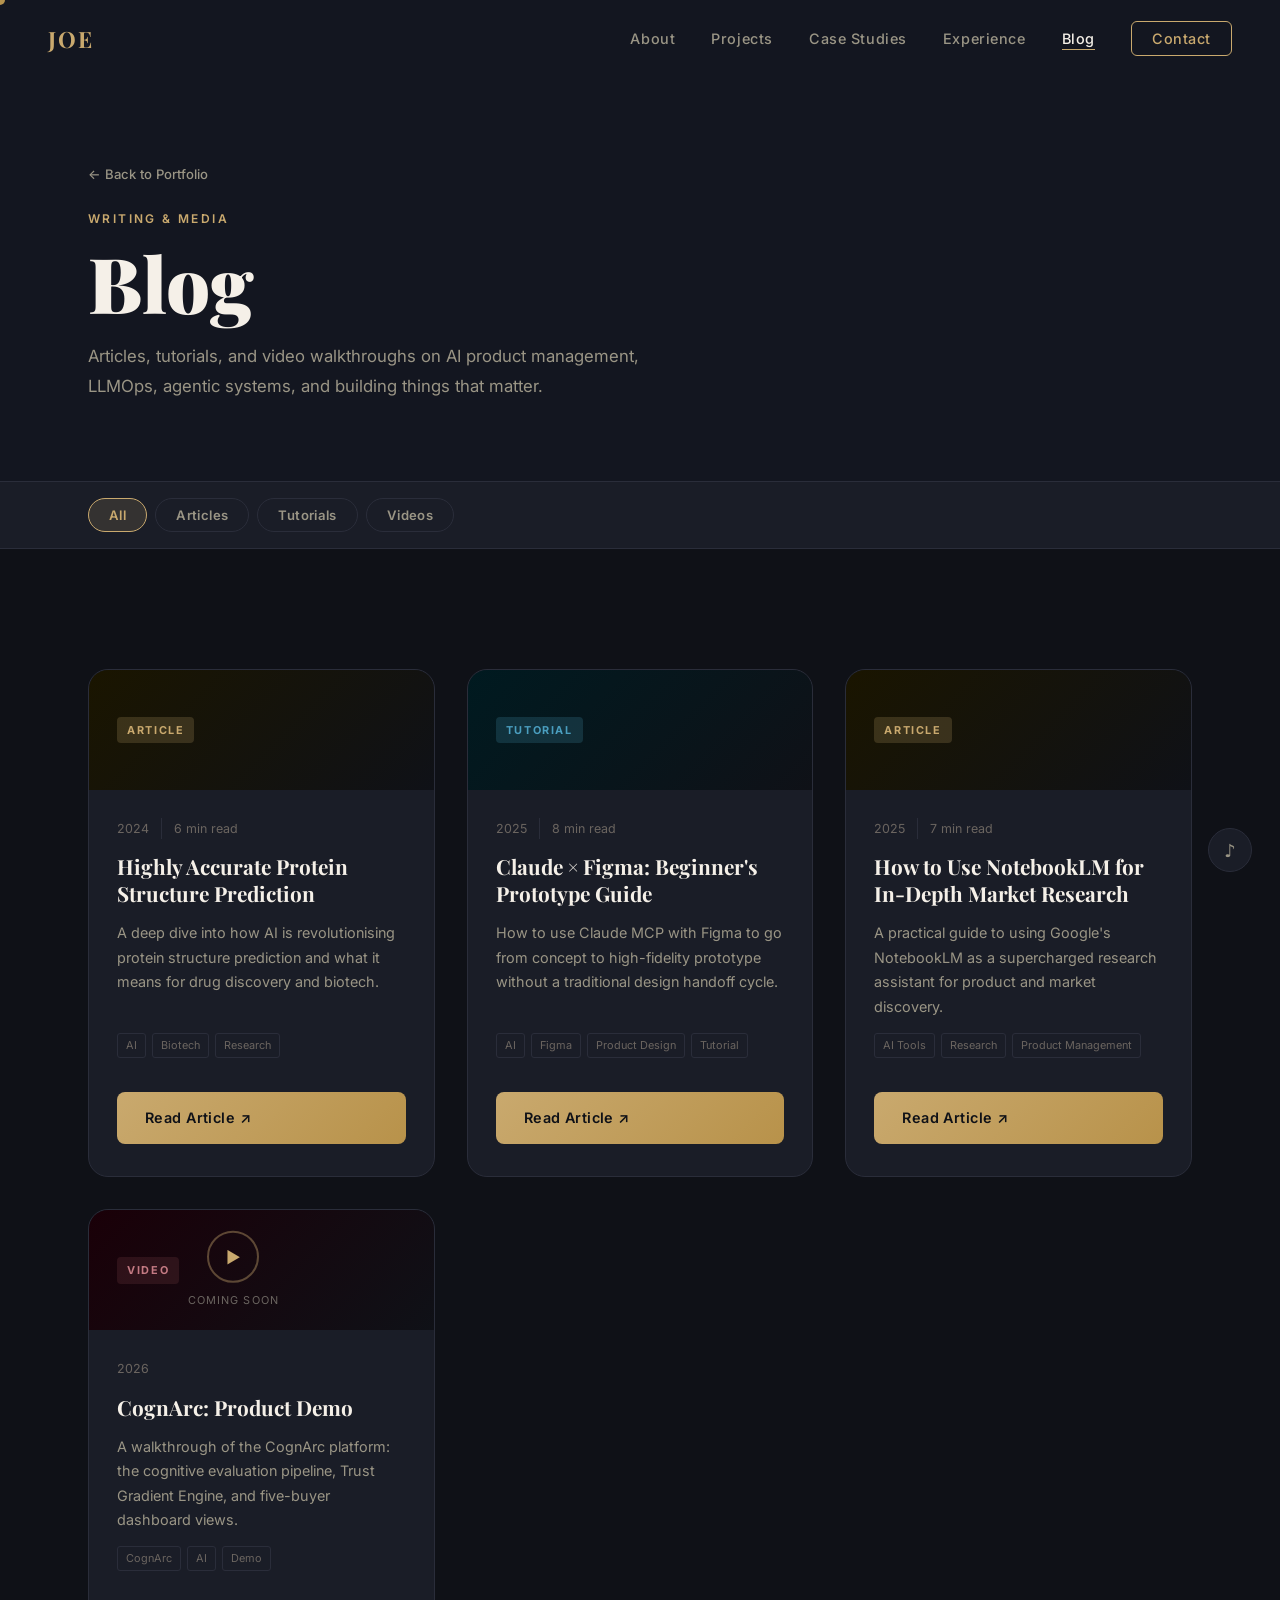
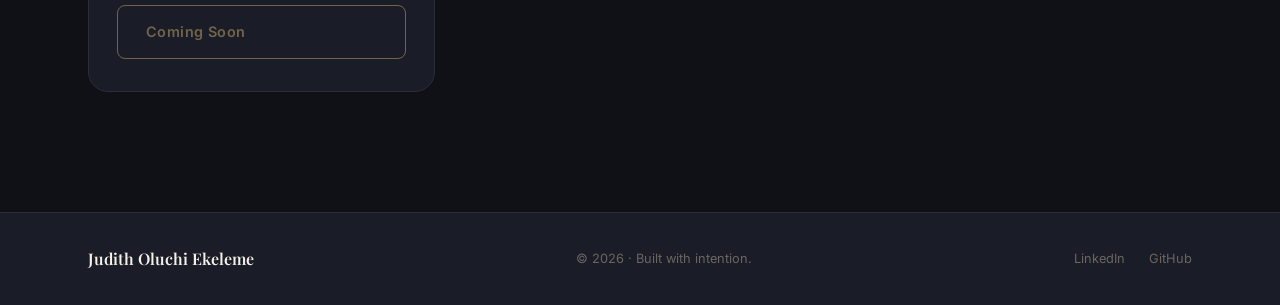
==== commit aba36efd: "Add full case study pages, architecture diagrams, blog pages, and site metadata - Rendered CognArc, " ====
--- a/blog.html
+++ b/blog.html
@@ -5,6 +5,8 @@
   <meta name="viewport" content="width=device-width, initial-scale=1.0" />
   <meta name="description" content="Blog — Judith Oluchi Ekeleme. Articles, tutorials, and video walkthroughs on AI product management, LLMOps, and technical product design." />
   <title>Blog — Judith Oluchi Ekeleme</title>
+  <link rel="icon" type="image/svg+xml" href="favicon.svg" />
+  <link rel="shortcut icon" href="favicon.svg" />
   <link rel="preconnect" href="https://fonts.googleapis.com" />
   <link rel="preconnect" href="https://fonts.gstatic.com" crossorigin />
   <link href="https://fonts.googleapis.com/css2?family=Playfair+Display:ital,wght@0,400;0,600;0,700;0,900;1,400;1,600&family=Inter:wght@300;400;500;600&display=swap" rel="stylesheet" />
--- a/css/style.css
+++ b/css/style.css
@@ -340,15 +340,16 @@
 }
 
 /* ── REVEAL ANIMATION ─────────────────────────────────────── */
-.reveal {
-  opacity: 0;
-  transform: translateY(32px);
-  transition: opacity 0.7s ease, transform 0.7s ease;
-}
-.reveal.visible { opacity: 1; transform: translateY(0); }
+/* .reveal is purely a scroll-hook class — no opacity hiding */
 .reveal--delay-1 { transition-delay: 0.12s; }
 .reveal--delay-2 { transition-delay: 0.24s; }
 .reveal--delay-3 { transition-delay: 0.36s; }
+
+/* Scroll-in animation for cards (applied by JS observer) */
+.anim-item {
+  transition: opacity 0.55s ease, transform 0.55s ease;
+}
+.anim-item.anim-visible { opacity: 1; transform: translateY(0); }
 
 /* ══════════════════════════════════════════════════════
    HERO
@@ -414,20 +415,16 @@
   object-position: center top;
   border: 3px solid var(--gold);
   box-shadow: var(--shadow-gold);
-  opacity: 0;
-  transform: scale(0.85);
   transition: opacity 0.8s ease 0.3s, transform 0.8s ease 0.3s;
 }
-.hero-photo.loaded { opacity: 1; transform: scale(1); }
+.hero-photo.loaded { opacity: 1 !important; transform: scale(1) !important; }
 
 /* Text */
 .hero-text {
   flex: 1;
-  opacity: 0;
-  transform: translateX(20px);
   transition: opacity 0.8s ease 0.5s, transform 0.8s ease 0.5s;
 }
-.hero-text.loaded { opacity: 1; transform: translateX(0); }
+.hero-text.loaded { opacity: 1 !important; transform: translateX(0) !important; }
 
 .hero-greeting {
   font-size: 0.9rem;
@@ -637,10 +634,7 @@
   transition: var(--transition);
   position: relative;
   overflow: hidden;
-  opacity: 0;
-  transform: translateY(24px);
-}
-.project-card.visible { opacity: 1; transform: translateY(0); }
+}
 .project-card::before {
   content: '';
   position: absolute;
@@ -678,6 +672,17 @@
   color: var(--text-dim);
   font-weight: 500;
 }
+.project-personal-tag {
+  font-size: 0.68rem;
+  font-weight: 600;
+  letter-spacing: 0.1em;
+  text-transform: uppercase;
+  color: var(--mauve);
+  background: var(--mauve-dim);
+  padding: 3px 8px;
+  border-radius: 4px;
+  white-space: nowrap;
+}
 .project-title {
   font-family: var(--font-serif);
   font-size: 1.5rem;
@@ -756,12 +761,9 @@
   border: 1px solid var(--border);
   cursor: none;
   transition: var(--transition);
-  opacity: 0;
-  transform: translateY(24px);
   display: flex;
   flex-direction: column;
 }
-.cs-card.visible { opacity: 1; transform: translateY(0); }
 .cs-card:hover {
   transform: translateY(-6px);
   border-color: var(--gold);
@@ -1047,11 +1049,8 @@
 .timeline-item {
   position: relative;
   padding-bottom: 56px;
-  opacity: 0;
-  transform: translateX(-16px);
   transition: opacity 0.6s ease, transform 0.6s ease;
 }
-.timeline-item.visible { opacity: 1; transform: translateX(0); }
 .timeline-item:last-child { padding-bottom: 0; }
 
 .timeline-dot {
@@ -1140,11 +1139,8 @@
   border: 1px solid var(--border);
   border-radius: var(--radius);
   padding: 28px;
-  opacity: 0;
-  transform: translateY(16px);
   transition: opacity 0.5s ease, transform 0.5s ease, border-color 0.3s;
 }
-.skill-group.visible { opacity: 1; transform: translateY(0); }
 .skill-group:hover { border-color: rgba(201,169,110,0.3); }
 .skill-category {
   font-size: 0.72rem;
@@ -1168,12 +1164,6 @@
   padding: 5px 12px;
   border-radius: 20px;
   transition: var(--transition);
-  opacity: 0;
-  transform: scale(0.9);
-}
-.skill-tag.visible {
-  opacity: 1;
-  transform: scale(1);
 }
 .skill-tag:hover {
   background: var(--gold-dim);
@@ -1202,10 +1192,7 @@
   max-width: 280px;
   flex: 1;
   transition: var(--transition);
-  opacity: 0;
-  transform: translateY(12px);
-}
-.cert-badge.visible { opacity: 1; transform: translateY(0); }
+}
 .cert-badge:hover {
   border-color: var(--gold);
   transform: translateY(-4px);
@@ -1241,11 +1228,8 @@
   display: flex;
   flex-direction: column;
   transition: var(--transition);
-  opacity: 0;
-  transform: translateY(20px);
   cursor: none;
 }
-.blog-card.visible { opacity: 1; transform: translateY(0); }
 .blog-card:hover {
   transform: translateY(-6px);
   border-color: rgba(201,169,110,0.3);
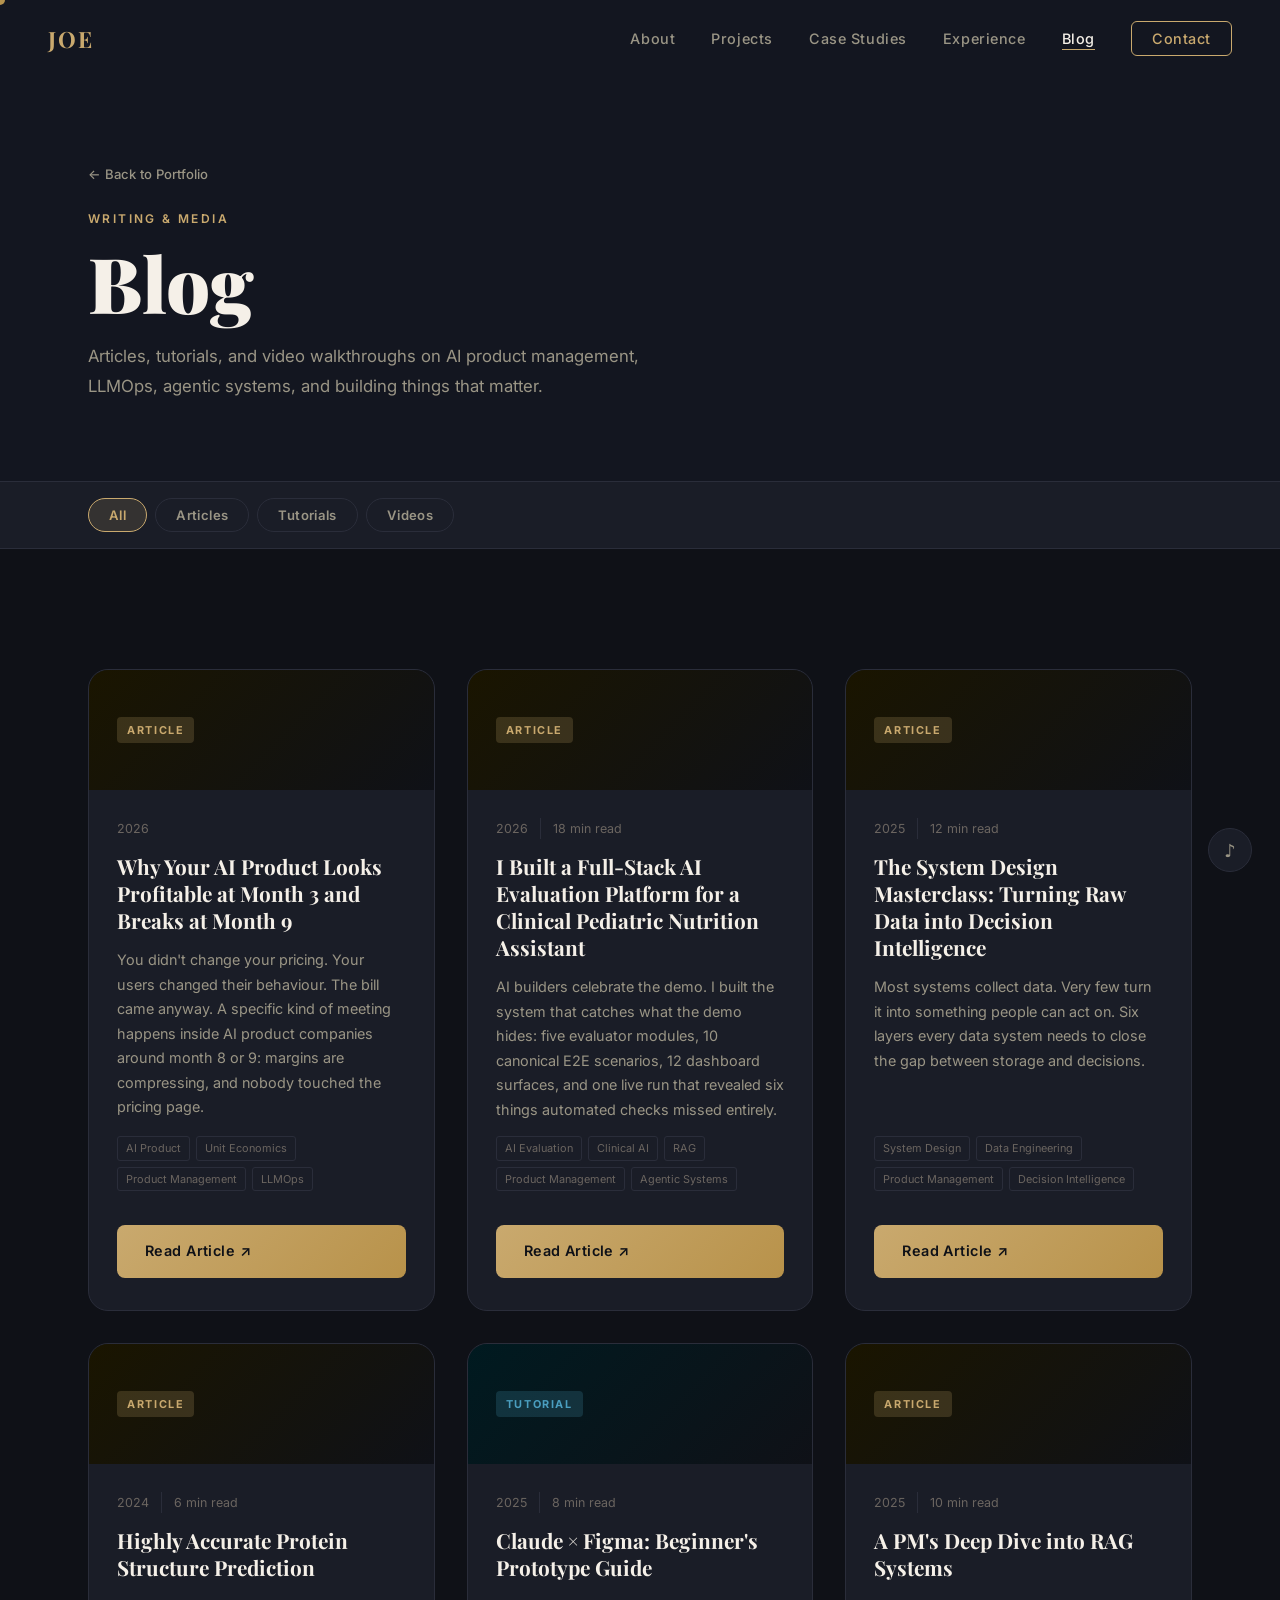
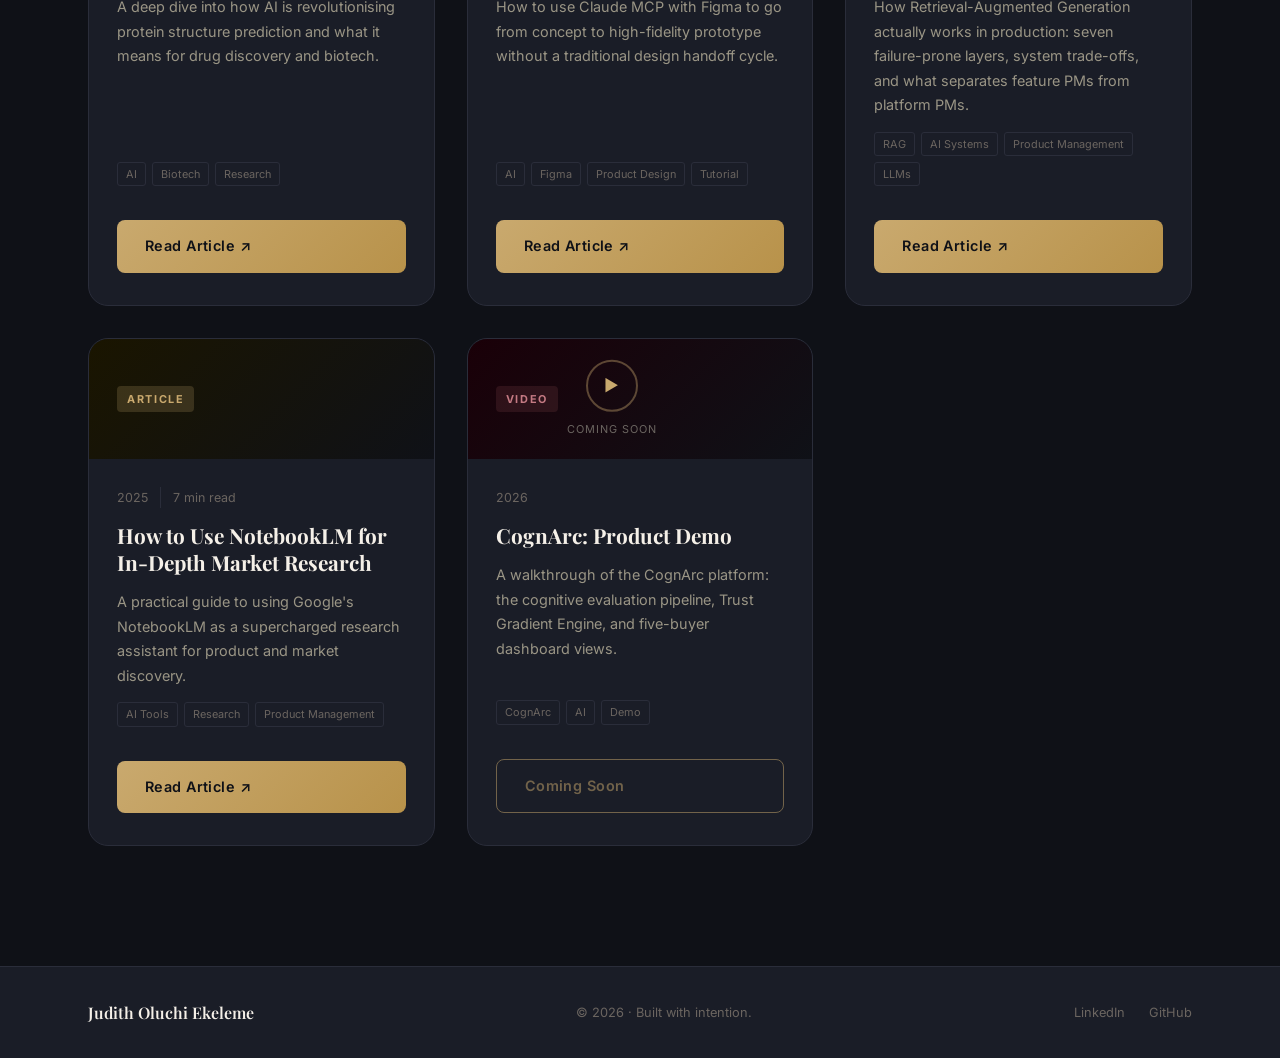
==== commit 25eb3431: "Add P90 and Truvyx case studies, Prototypes section, new projects, replace all em-dashes, update SEO" ====
--- a/blog.html
+++ b/blog.html
@@ -1,10 +1,10 @@
-<!DOCTYPE html>
+﻿<!DOCTYPE html>
 <html lang="en">
 <head>
   <meta charset="UTF-8" />
   <meta name="viewport" content="width=device-width, initial-scale=1.0" />
-  <meta name="description" content="Blog — Judith Oluchi Ekeleme. Articles, tutorials, and video walkthroughs on AI product management, LLMOps, and technical product design." />
-  <title>Blog — Judith Oluchi Ekeleme</title>
+  <meta name="description" content="Blog: Judith Oluchi Ekeleme. Articles, tutorials, and video walkthroughs on AI product management, LLMOps, and technical product design." />
+  <title>Blog: Judith Oluchi Ekeleme</title>
   <link rel="icon" type="image/svg+xml" href="favicon.svg" />
   <link rel="shortcut icon" href="favicon.svg" />
   <link rel="preconnect" href="https://fonts.googleapis.com" />
@@ -121,7 +121,7 @@
     function renderPosts(filter) {
       const posts = filter === 'all' ? D.blogPosts : D.blogPosts.filter(p => p.type === filter);
       if (!posts.length) {
-        grid.innerHTML = `<p class="blog-empty">No posts in this category yet — check back soon.</p>`;
+        grid.innerHTML = `<p class="blog-empty">No posts in this category yet: check back soon.</p>`;
         return;
       }
       grid.innerHTML = posts.map(post => buildFullCard(post)).join('');
--- a/css/style.css
+++ b/css/style.css
@@ -673,6 +673,7 @@
   font-weight: 500;
 }
 .project-personal-tag {
+  display: inline-block;
   font-size: 0.68rem;
   font-weight: 600;
   letter-spacing: 0.1em;
@@ -681,7 +682,7 @@
   background: var(--mauve-dim);
   padding: 3px 8px;
   border-radius: 4px;
-  white-space: nowrap;
+  margin-bottom: 12px;
 }
 .project-title {
   font-family: var(--font-serif);
@@ -808,10 +809,12 @@
 .cs-stat-label {
   font-size: 0.62rem;
   text-transform: uppercase;
-  letter-spacing: 0.1em;
+  letter-spacing: 0.06em;
   color: rgba(255,255,255,0.5);
   display: block;
   margin-top: 2px;
+  line-height: 1.3;
+  word-break: break-word;
 }
 .cs-card-body {
   background: var(--surface);
